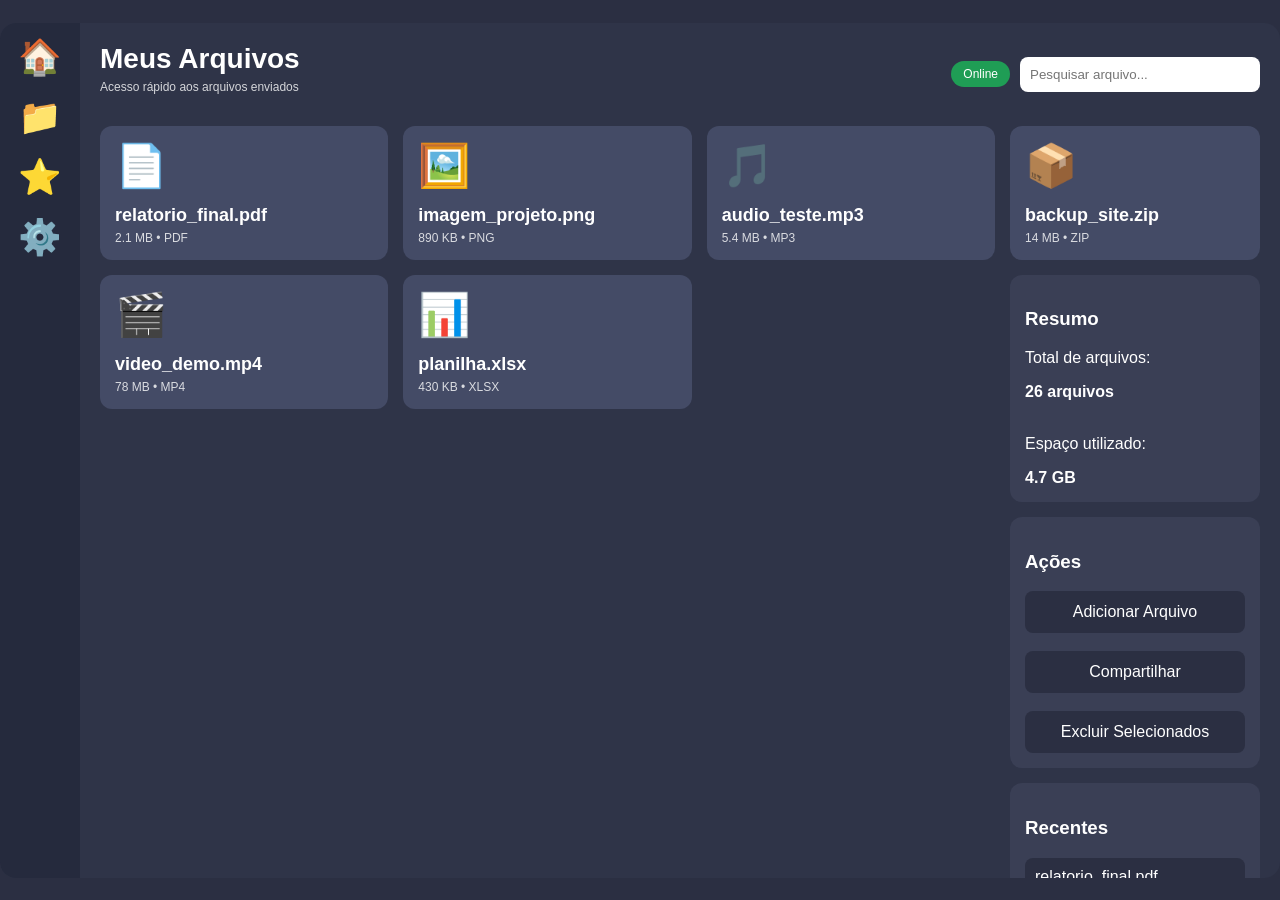
==== Irflow/acessar_arquivos.html @ 46945cc9 "lauauauauau" ====
<!DOCTYPE html>
<html lang="pt-BR">
<head>
<meta charset="UTF-8">
<meta name="viewport" content="width=device-width, initial-scale=1.0">
<title>Acesso aos Arquivos</title>

<style>

/*fundo do site*/
body {
    background: #2b2f42;
    display: flex;
    justify-content: center;
    align-items: center;
    height: 100vh;
    margin: 0;
    font-family: Arial, Helvetica, sans-serif;
}

/* Dimensão do site  */
.dimensao {
    background: #2f3448;
    display: flex;
    width: 1450px; 
    height: 95vh; 
    border-radius: 16px;
    overflow: hidden;
}

/*barra lateral */
.barra {
    width: 80px;
    background: #252a3d;
    display: flex;
    flex-direction: column;
    align-items: center;
    padding: 15px 0;
    gap: 20px;
}

.barra div {
    width: 40px;
    height: 40px;
    border-radius: 10px;
    font-size: 35px;
    color: white;
    display: flex;
    justify-content: center;
    align-items: center;
    cursor: pointer;
}

a:link, a:visited {
    color: white;
}

/* conteudo principal */
.main {
    flex: 1;
    padding: 20px;
    color: white;
    display: flex;
    flex-direction: column;
}

.header {
    display: flex;
    justify-content: space-between;
    align-items: center;
}

.header h1 {
    font-size: 28px;
    margin: 0;
}

.pesquisa {
    width: 220px;
    padding: 10px;
    border-radius: 8px;
    border: none;
    outline: none;
}

/* Grade */
.grid {
    margin-top: 20px;
    display: grid;
    grid-template-columns: 1fr 1fr 1fr 250px;
    gap: 15px;
    flex: 1;
}

.card {
    background: #3a3f55;
    border-radius: 12px;
    padding: 15px;
    min-height: 175px;
    box-sizing: border-box;
}

/* Arquivos */
.file-card {
    background: #444b66;
    border-radius: 12px;
    padding: 15px;
    transition: 0.2s;
    cursor: pointer;
}

.file-card:hover {
    transform: translateY(-3px);
    background: #50597a;
}

.file-icon {
    font-size: 42px;
}

.file-title {
    margin-top: 15px;
    font-size: 18px;
    font-weight: bold;
}

.small {
    font-size: 12px;
    opacity: 0.8;
    margin-top: 5px;
}

/* Painel lateral */
.side-panel {
    display: flex;
    flex-direction: column;
    gap: 15px;
    grid-column: 4;
    grid-row: span 3;
}

/* Botão */
.button {
    background: #2b2f42;
    padding: 12px;
    border-radius: 8px;
    text-align: center;
    cursor: pointer;
    transition: 0.2s;
}

.button:hover {
    background: #404760;
}

/* Histórico */
.history-item {
    background: #2b2f42;
    padding: 10px;
    border-radius: 8px;
    margin-top: 10px;
}

/* Barra superior mock */
.top-info {
    display: flex;
    gap: 10px;
    align-items: center;
}

.status {
    background: #1f9d55;
    padding: 6px 12px;
    border-radius: 999px;
    font-size: 12px;
}

</style>
</head>
<body>

<div class="dimensao">

    <!-- Barra lateral -->
    <div class="barra">
        <div>🏠</div>
        <div>📁</div>
        <div>⭐</div>
        <div>⚙️</div>
    </div>

    <!-- Conteúdo principal -->
    <div class="main">

        <!-- Header -->
        <div class="header">

            <div>
                <h1>Meus Arquivos</h1>
                <p class="small">Acesso rápido aos arquivos enviados</p>
            </div>

            <div class="top-info">
                <div class="status">
                    Online
                </div>

                <input type="text" class="pesquisa" placeholder="Pesquisar arquivo...">
            </div>

        </div>

        <!-- Grid -->
        <div class="grid">

            <!-- Arquivo -->
            <div class="file-card">
                <div class="file-icon">📄</div>

                <div class="file-title">
                    relatorio_final.pdf
                </div>

                <div class="small">
                    2.1 MB • PDF
                </div>
            </div>

            <!-- Arquivo -->
            <div class="file-card">
                <div class="file-icon">🖼️</div>

                <div class="file-title">
                    imagem_projeto.png
                </div>

                <div class="small">
                    890 KB • PNG
                </div>
            </div>

            <!-- Arquivo -->
            <div class="file-card">
                <div class="file-icon">🎵</div>

                <div class="file-title">
                    audio_teste.mp3
                </div>

                <div class="small">
                    5.4 MB • MP3
                </div>
            </div>

            <!-- Arquivo -->
            <div class="file-card">
                <div class="file-icon">📦</div>

                <div class="file-title">
                    backup_site.zip
                </div>

                <div class="small">
                    14 MB • ZIP
                </div>
            </div>

            <!-- Arquivo -->
            <div class="file-card">
                <div class="file-icon">🎬</div>

                <div class="file-title">
                    video_demo.mp4
                </div>

                <div class="small">
                    78 MB • MP4
                </div>
            </div>

            <!-- Arquivo -->
            <div class="file-card">
                <div class="file-icon">📊</div>

                <div class="file-title">
                    planilha.xlsx
                </div>

                <div class="small">
                    430 KB • XLSX
                </div>
            </div>

            <!-- Painel lateral -->
            <div class="side-panel">

                <div class="card">
                    <h3>Resumo</h3>

                    <p>Total de arquivos:</p>
                    <strong>26 arquivos</strong>

                    <br><br>

                    <p>Espaço utilizado:</p>
                    <strong>4.7 GB</strong>
                </div>

                <div class="card">

                    <h3>Ações</h3>

                    <div class="button">
                        Adicionar Arquivo
                    </div>

                    <br>

                    <div class="button">
                        Compartilhar
                    </div>

                    <br>

                    <div class="button">
                        Excluir Selecionados
                    </div>

                </div>

                <div class="card">

                    <h3>Recentes</h3>

                    <div class="history-item">
                        relatorio_final.pdf
                    </div>

                    <div class="history-item">
                        backup_site.zip
                    </div>

                    <div class="history-item">
                        imagem_projeto.png
                    </div>

                </div>

            </div>

        </div>

    </div>

</div>

</body>
</html>
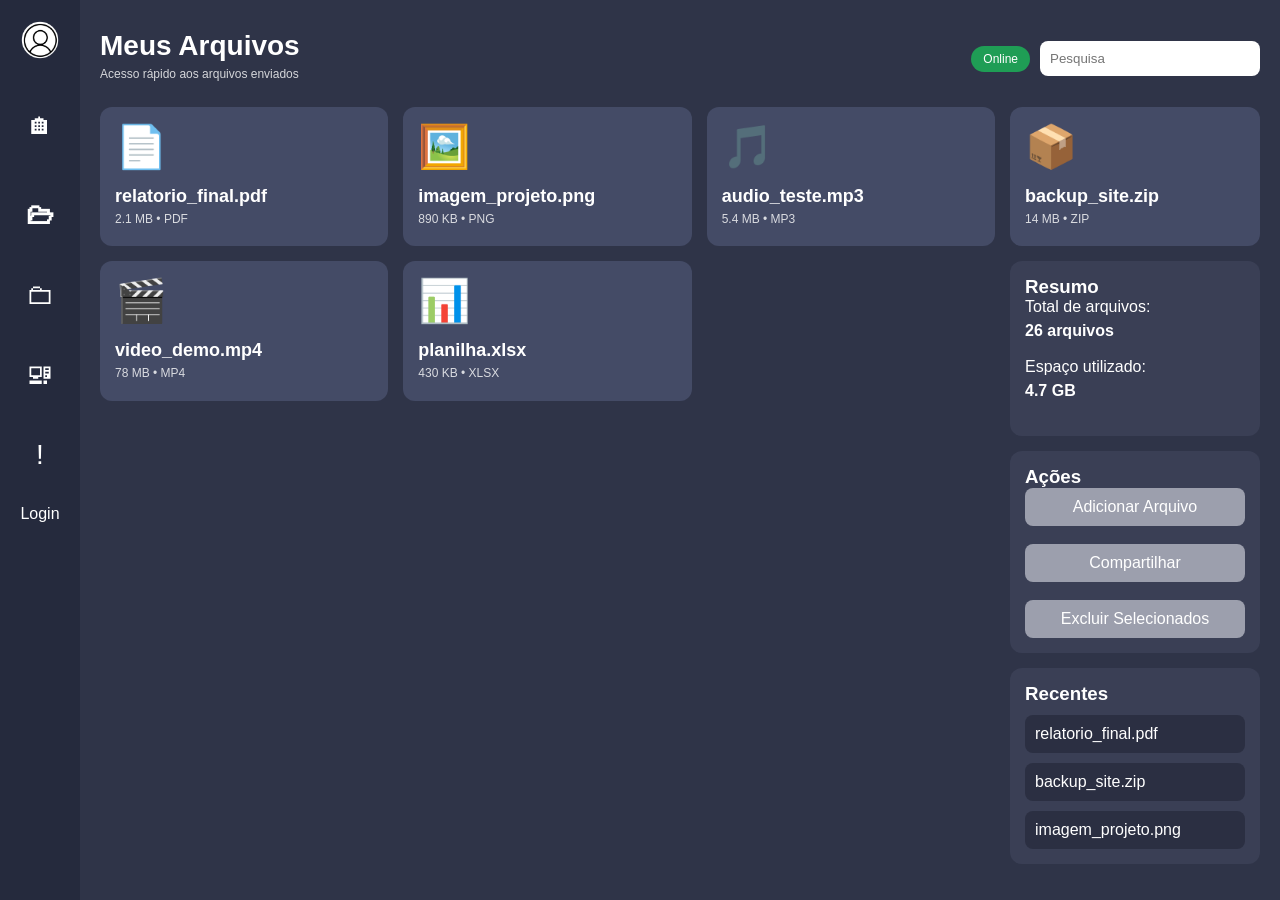
==== commit 387f41a0: "Refactor HTML structure and clean up styles Removed unused CSS styles and added new classes for bett" ====
--- a/Irflow/acessar_arquivos.html
+++ b/Irflow/acessar_arquivos.html
@@ -1,193 +1,47 @@
 <!DOCTYPE html>
 <html lang="pt-BR">
 <head>
-<meta charset="UTF-8">
-<meta name="viewport" content="width=device-width, initial-scale=1.0">
-<title>Acesso aos Arquivos</title>
-
-<style>
-
-/*fundo do site*/
-body {
-    background: #2b2f42;
-    display: flex;
-    justify-content: center;
-    align-items: center;
-    height: 100vh;
-    margin: 0;
-    font-family: Arial, Helvetica, sans-serif;
-}
-
-/* Dimensão do site  */
-.dimensao {
-    background: #2f3448;
-    display: flex;
-    width: 1450px; 
-    height: 95vh; 
-    border-radius: 16px;
-    overflow: hidden;
-}
-
-/*barra lateral */
-.barra {
-    width: 80px;
-    background: #252a3d;
-    display: flex;
-    flex-direction: column;
-    align-items: center;
-    padding: 15px 0;
-    gap: 20px;
-}
-
-.barra div {
-    width: 40px;
-    height: 40px;
-    border-radius: 10px;
-    font-size: 35px;
-    color: white;
-    display: flex;
-    justify-content: center;
-    align-items: center;
-    cursor: pointer;
-}
-
-a:link, a:visited {
-    color: white;
-}
-
-/* conteudo principal */
-.main {
-    flex: 1;
-    padding: 20px;
-    color: white;
-    display: flex;
-    flex-direction: column;
-}
-
-.header {
-    display: flex;
-    justify-content: space-between;
-    align-items: center;
-}
-
-.header h1 {
-    font-size: 28px;
-    margin: 0;
-}
-
-.pesquisa {
-    width: 220px;
-    padding: 10px;
-    border-radius: 8px;
-    border: none;
-    outline: none;
-}
-
-/* Grade */
-.grid {
-    margin-top: 20px;
-    display: grid;
-    grid-template-columns: 1fr 1fr 1fr 250px;
-    gap: 15px;
-    flex: 1;
-}
-
-.card {
-    background: #3a3f55;
-    border-radius: 12px;
-    padding: 15px;
-    min-height: 175px;
-    box-sizing: border-box;
-}
-
-/* Arquivos */
-.file-card {
-    background: #444b66;
-    border-radius: 12px;
-    padding: 15px;
-    transition: 0.2s;
-    cursor: pointer;
-}
-
-.file-card:hover {
-    transform: translateY(-3px);
-    background: #50597a;
-}
-
-.file-icon {
-    font-size: 42px;
-}
-
-.file-title {
-    margin-top: 15px;
-    font-size: 18px;
-    font-weight: bold;
-}
-
-.small {
-    font-size: 12px;
-    opacity: 0.8;
-    margin-top: 5px;
-}
-
-/* Painel lateral */
-.side-panel {
-    display: flex;
-    flex-direction: column;
-    gap: 15px;
-    grid-column: 4;
-    grid-row: span 3;
-}
-
-/* Botão */
-.button {
-    background: #2b2f42;
-    padding: 12px;
-    border-radius: 8px;
-    text-align: center;
-    cursor: pointer;
-    transition: 0.2s;
-}
-
-.button:hover {
-    background: #404760;
-}
-
-/* Histórico */
-.history-item {
-    background: #2b2f42;
-    padding: 10px;
-    border-radius: 8px;
-    margin-top: 10px;
-}
-
-/* Barra superior mock */
-.top-info {
-    display: flex;
-    gap: 10px;
-    align-items: center;
-}
-
-.status {
-    background: #1f9d55;
-    padding: 6px 12px;
-    border-radius: 999px;
-    font-size: 12px;
-}
-
-</style>
+    <meta charset="UTF-8">
+    <meta name="viewport" content="width=device-width, initial-scale=1.0">
+    <title>Acesso aos Arquivos</title>
+    <link rel="stylesheet" href="style.css">
+
 </head>
 <body>
 
 <div class="dimensao">
 
     <!-- Barra lateral -->
-    <div class="barra">
-        <div>🏠</div>
-        <div>📁</div>
-        <div>⭐</div>
-        <div>⚙️</div>
-    </div>
+     <div class="barra">
+            <a href="user.html" class="icone">
+                <img src="img/user.png" class="logo">   
+            </a>
+
+            <a href="index.html" class="icone">🏠︎</a>
+
+            <!-- Modal Aviso -->
+            <button class="icone">🗁</button>
+
+            <a href="pasta_privada.html" class="icone">🗀</a>
+            <!--
+            Botão da Receita Federal
+            - href: endereço do site
+            - target="_blank": abre em nova aba
+            - onclick: pede confirmação antes do redirecionamento
+            -->
+
+            <a href="https://servicos.receitafederal.gov.br/lista-grupo?categoria=8"
+            target="_blank" class="icone" 
+
+            onclick="return confirm('Você será redirecionado para o portal da Receita Federal. Deseja continuar?')">
+            🖳
+            </a>
+
+            <a href="prioridades.html" class="icone">!</a>
+
+            <a href="tesste.html" class="botao-extra">Login</a>
+
+     </div>
 
     <!-- Conteúdo principal -->
     <div class="main">
@@ -197,7 +51,7 @@
 
             <div>
                 <h1>Meus Arquivos</h1>
-                <p class="small">Acesso rápido aos arquivos enviados</p>
+                <p class="small fefoh">Acesso rápido aos arquivos enviados</p>
             </div>
 
             <div class="top-info">
@@ -205,13 +59,13 @@
                     Online
                 </div>
 
-                <input type="text" class="pesquisa" placeholder="Pesquisar arquivo...">
+                <input class="pesquisa" placeholder="Pesquisa">
             </div>
 
         </div>
 
         <!-- Grid -->
-        <div class="grid">
+        <div class="grid fefoh">
 
             <!-- Arquivo -->
             <div class="file-card">
@@ -221,7 +75,7 @@
                     relatorio_final.pdf
                 </div>
 
-                <div class="small">
+                <div class="small fefoh">
                     2.1 MB • PDF
                 </div>
             </div>
@@ -234,7 +88,7 @@
                     imagem_projeto.png
                 </div>
 
-                <div class="small">
+                <div class="small fefoh">
                     890 KB • PNG
                 </div>
             </div>
@@ -247,7 +101,7 @@
                     audio_teste.mp3
                 </div>
 
-                <div class="small">
+                <div class="small fefoh">
                     5.4 MB • MP3
                 </div>
             </div>
@@ -260,7 +114,7 @@
                     backup_site.zip
                 </div>
 
-                <div class="small">
+                <div class="small fefoh">
                     14 MB • ZIP
                 </div>
             </div>
@@ -273,7 +127,7 @@
                     video_demo.mp4
                 </div>
 
-                <div class="small">
+                <div class="small fefoh">
                     78 MB • MP4
                 </div>
             </div>
@@ -286,7 +140,7 @@
                     planilha.xlsx
                 </div>
 
-                <div class="small">
+                <div class="small fefoh">
                     430 KB • XLSX
                 </div>
             </div>
@@ -294,7 +148,7 @@
             <!-- Painel lateral -->
             <div class="side-panel">
 
-                <div class="card">
+                <div class="card fefoh">
                     <h3>Resumo</h3>
 
                     <p>Total de arquivos:</p>
@@ -306,12 +160,14 @@
                     <strong>4.7 GB</strong>
                 </div>
 
-                <div class="card">
+                <div class="card fefoh">
 
                     <h3>Ações</h3>
 
                     <div class="button">
-                        Adicionar Arquivo
+                        <a href="adicionar_arquivos.html" class="button-link">
+                            Adicionar Arquivo
+                        </a>
                     </div>
 
                     <br>
@@ -328,7 +184,7 @@
 
                 </div>
 
-                <div class="card">
+                <div class="card fefoh">
 
                     <h3>Recentes</h3>
 
@@ -342,7 +198,7 @@
 
                     <div class="history-item">
                         imagem_projeto.png
-                    </div>
+                    </div>              
 
                 </div>
 
@@ -355,4 +211,5 @@
 </div>
 
 </body>
+
 </html>
--- a/Irflow/style.css
+++ b/Irflow/style.css
@@ -0,0 +1,522 @@
+/* RESET */
+* {
+    margin: 0;
+    padding: 0;
+    box-sizing: border-box;
+}
+
+a {
+    text-decoration: none;
+    color: inherit;
+    font-weight: normal;
+}
+
+a:link, a:visited {
+    color: white;
+}
+
+/* FUNDO DO SITE */
+body {
+    background: #2b2f42;
+    font-family: Arial, sans-serif;
+    width: 100%;
+    height: 100vh;
+    overflow: hidden;
+}
+
+.titulo {
+    color: white;
+    text-align: center;
+    line-height: 2;
+    font-size: 24px;
+}
+
+/* DIMENSÃO DO SITE */
+.dimensao {
+    background: #2f3448;
+    display: flex;
+    width: 100vw;
+    height: 100vh;
+    overflow: hidden;
+}
+
+/* BARRA LATERAL */
+.barra {
+    width: 80px;
+    background: #252a3d;
+    display: flex;
+    flex-direction: column;
+    align-items: center;
+    padding: 15px 0;
+    gap: 20px;
+}
+
+.logo {
+    width: 40px;
+    height: 40px;
+    margin-bottom: 10px;
+}
+
+.logo.centro {
+    width: 100px;
+    height: 100px;
+    margin-bottom: 10px;
+    display: block;       /* Torna a imagem um bloco para aceitar margens automáticas */
+    margin-inline: auto;  /* Centraliza horizontalmente nas laterais esquerda e direita */
+}
+
+
+/* ÍCONES */
+.icone {
+    width: 60px;
+    height: 60px;
+    display: flex;
+    justify-content: center;
+    align-items: center;
+    font-size: 28px;
+    border: none;
+    background: transparent;
+    color: white;
+    cursor: pointer;
+    transition: 0.3s;
+}
+
+.icone:hover {
+    transform: scale(1.1);
+}
+
+/* CONTEÚDO PRINCIPAL */
+.main {
+    flex: 1;
+    padding: 20px;
+    color: white;
+    display: flex;
+    flex-direction: column;
+    overflow-y: auto;
+}
+
+/* TOPO */
+.header {
+    display: flex;
+    justify-content: space-between;
+    align-items: center;
+    gap: 15px;
+    margin-top: 10px;
+}
+
+.header h1 {
+    font-size: 28px;
+}
+
+/* PESQUISA */
+.pesquisa {
+    width: 220px;
+    padding: 10px;
+    border-radius: 8px;
+    border: none;
+}
+
+/* GRID */
+.grid {
+    margin-top: 20px;
+    display: grid;
+    grid-template-columns: repeat(3, 1fr) 250px;
+    gap: 15px;
+    flex: 1;
+}
+
+.grid.fefoh {
+    margin-top: 20px;
+    display: grid;
+    grid-template-columns: 1fr 1fr 1fr 250px;
+    gap: 15px;
+    flex: 1;
+}
+
+.caixa {
+    width: 300px;
+    margin: 0 auto; 
+}
+
+/* CARDS */
+.card {
+    background: #3a3f55;
+    border-radius: 12px;
+    padding: 15px;
+    min-height: 175px;
+}
+
+.card.fefoh {
+    background: #3a3f55;
+    border-radius: 12px;
+    padding: 15px;
+    min-height: 175px;
+    box-sizing: border-box;
+    
+}
+
+.card.cadastro {    
+    background: #3a3f55;
+    padding: 20px;
+    border-radius: 10px;
+    border: 2px solid #555c7a;
+    color: white;
+    font-size: 12px;
+    margin-top: 15px;
+    text-align: center;
+    min-width: 300px;
+}
+
+.card.center {
+    display: flex;
+    justify-content: center;
+    align-items: center;
+    font-size: 20px;
+    opacity: 0.7;
+}
+
+.card.wide {
+    grid-column: span 3;
+}
+
+
+.card.big {
+    justify-content: flex-start;
+    align-items: center;
+    grid-column: span 3;
+    min-height: 650px;
+}
+
+/* Arquivos */
+.file-card {
+    background: #444b66;
+    border-radius: 12px;
+    padding: 15px;
+    transition: 0.2s;
+    cursor: pointer;
+}
+
+.file-card:hover {
+    transform: translateY(-3px);
+    background: #50597a;
+}
+
+.file-icon {
+    font-size: 42px;
+}
+
+.file-title {
+    margin-top: 15px;
+    font-size: 18px;
+    font-weight: bold;
+}
+
+/* Painel lateral */
+.side-panel {
+    display: flex;
+    flex-direction: column;
+    gap: 15px;
+    grid-column: 4;
+    grid-row: span 3;
+}
+
+.side-panel {
+    display: flex;
+    flex-direction: column;
+    gap: 15px;
+    grid-column: 4;
+    grid-row: span 3;
+}
+
+/* BOTÃO */
+.button {
+    background: #9c9fad;
+    padding: 10px;
+    border-radius: 8px;
+    text-align: center;
+    cursor: pointer;
+    transition: 0.2s;
+}
+
+.botao {
+    background: #b1b9d8;
+    padding: 10px;
+    border-radius: 8px;
+    text-align: center;
+    font-size: 16px;
+    color: white;
+    cursor: pointer;
+}
+
+/* TEXTO PEQUENO */
+.small {
+    font-size: 16px;
+    margin-top: 25px;
+}
+
+.small.fefoh {
+    font-size: 12px;
+    opacity: 0.8;
+    margin-top: 5px;
+}
+
+.texto.pequeno {
+    text-align: center;
+    font-size: 16px;
+    margin-top: 15px;
+}
+
+.texto.grande {
+    font-size: 16px;
+    margin-top: 10px;
+}
+
+/* MODAL */
+.modal-overlay {
+    position: fixed;
+    top: 0;
+    left: 0;
+    width: 100%;
+    height: 100%;
+    background: rgba(0, 0, 0, 0.5);
+    display: none;
+    justify-content: center;
+    align-items: center;
+    z-index: 1000;          
+}
+
+/* Caixa MODAL */
+.modal-box {
+    background: #3a3f55;
+    padding: 20px;
+    border-radius: 10px;
+    border: 2px solid #555c7a;
+    color: white;
+    text-align: center;
+    min-width: 300px;
+}
+
+h2 {
+    margin-bottom: 10px;
+}
+
+p {
+    margin-bottom: 6px;
+    text-align: left;
+}
+
+/* FORM */
+form {
+    display: flex;
+    flex-direction: column;
+    gap: 10px;
+}
+
+/* INPUTS */
+input[type="text"],
+input[type="password"] {
+    background: transparent;
+    border: none;
+    border-bottom: 2px solid white;
+    padding: 8px;
+    color: white;
+    outline: none;
+}
+
+/* CHECKBOX */
+.checkbox {
+    display: flex;
+    align-items: center;
+    gap: 5px;
+    font-size: 12px;
+    color: #cfcfcf;
+}
+
+/* Barra principal fixada no rodapé */
+.cookie-banner {
+    position: fixed;
+    bottom: 0;
+    left: 0;
+    width: 100%;
+    background-color: #92949c; /* Cor cinza do fundo */
+    display: flex;
+    justify-content: space-between; /* Separa o texto dos botões */
+    align-items: center;
+    padding: 15px 40px;
+    box-sizing: border-box;
+    font-family: sans-serif;
+    z-index: 9999; /* Garante que fique por cima de tudo */
+    border-top: 2px solid #5a5c64; /* Linha sutil no topo se necessário */
+}
+
+/* Alinhamento do ícone com o texto */
+.cookie-conteudo {
+    display: flex;
+    align-items: center;
+    gap: 15px; /* Espaço entre a imagem e o texto */
+}
+
+/* Ícone do Cookie */
+.cookie-img {
+    width: 45px;
+    height: 45px;
+    object-fit: contain;
+}
+
+/* Texto informativo */
+.cookie-texto {
+    color: #ffffff;
+    font-size: 14px;
+    line-height: 1.4;
+    margin: 0;
+}
+
+/* Bloco dos botões (empilhados) */
+.cookie-botoes {
+    display: flex;
+    flex-direction: column;
+    gap: 8px; /* Espaço entre os dois botões */
+}
+
+/* Estilo geral dos botões */
+.btn-cookie {
+    background-color: #1d212b; /* Azul escuro idêntico ao da foto */
+    color: #ffffff;
+    border: 1px solid #3a3f4d;
+    padding: 6px 20px;
+    border-radius: 20px; /* Bordas arredondadas cápsula */
+    font-size: 13px;
+    cursor: pointer;
+    transition: background 0.2s ease;
+    text-align: center;
+    min-width: 130px;
+}
+
+/* Efeito ao passar o mouse por cima */
+.btn-cookie:hover {
+    background-color: #2a2f3d;
+}
+
+/* BOTÕES */
+button {
+    margin-top: 10px;
+    padding: 10px;
+    border: none;
+    border-radius: 8px;
+    background: #9298b3;
+    color: white;
+    font-weight: bold;
+    cursor: pointer;
+    transition: 0.3s;
+}
+
+button:hover {
+    background: #4a506b;
+}
+
+/* Histórico */
+.history-item {
+    background: #2b2f42;
+    padding: 10px;
+    border-radius: 8px;
+    margin-top: 10px;
+}
+
+/* Barra superior mock */
+.top-info {
+    display: flex;
+    gap: 10px;
+    align-items: center;
+}
+
+.status {
+    background: #1f9d55;
+    padding: 6px 12px;
+    border-radius: 999px;
+    font-size: 12px;
+}
+
+/* Upload */
+.upload-area {
+    border: 2px dashed #7f8bb3;
+    border-radius: 12px;
+    height: 250px;
+    display: flex;
+    justify-content: center;
+    align-items: center;
+    flex-direction: column;
+    gap: 15px;
+    transition: 0.2s;
+}
+
+.upload-area:hover {
+    background: rgba(255,255,255,0.03);
+}
+
+.upload-area input {
+    display: none;
+}
+
+.upload-label {
+    background: #5865f2;
+    padding: 12px 20px;
+    border-radius: 10px;
+    cursor: pointer;
+    transition: 0.2s;
+}
+
+.upload-label:hover {
+    background: #6c78ff;
+}
+
+.file-list {
+    margin-top: 15px;
+    display: flex;
+    flex-direction: column;
+    gap: 10px;
+}
+
+.file-item {
+    background: #2b2f42;
+    padding: 10px;
+    border-radius: 8px;
+}
+
+/* RESPONSIVIDADE */
+@media (max-width: 1000px) {
+
+    .grid {
+        grid-template-columns: 1fr;
+    }
+
+    .side-panel {
+        grid-column: auto;
+        grid-row: auto;
+    }
+
+    .card.wide {
+        grid-column: span 1;
+    }
+
+    .header {
+        flex-direction: column;
+        align-items: flex-start;
+    }
+
+    .pesquisa {
+        width: 100%;
+    }
+}
+
+@media (max-width: 700px) {
+
+    .dimensao {
+        flex-direction: column;
+    }
+
+    .barra {
+        width: 100%;
+        flex-direction: row;
+        justify-content: center;
+    }
+}
